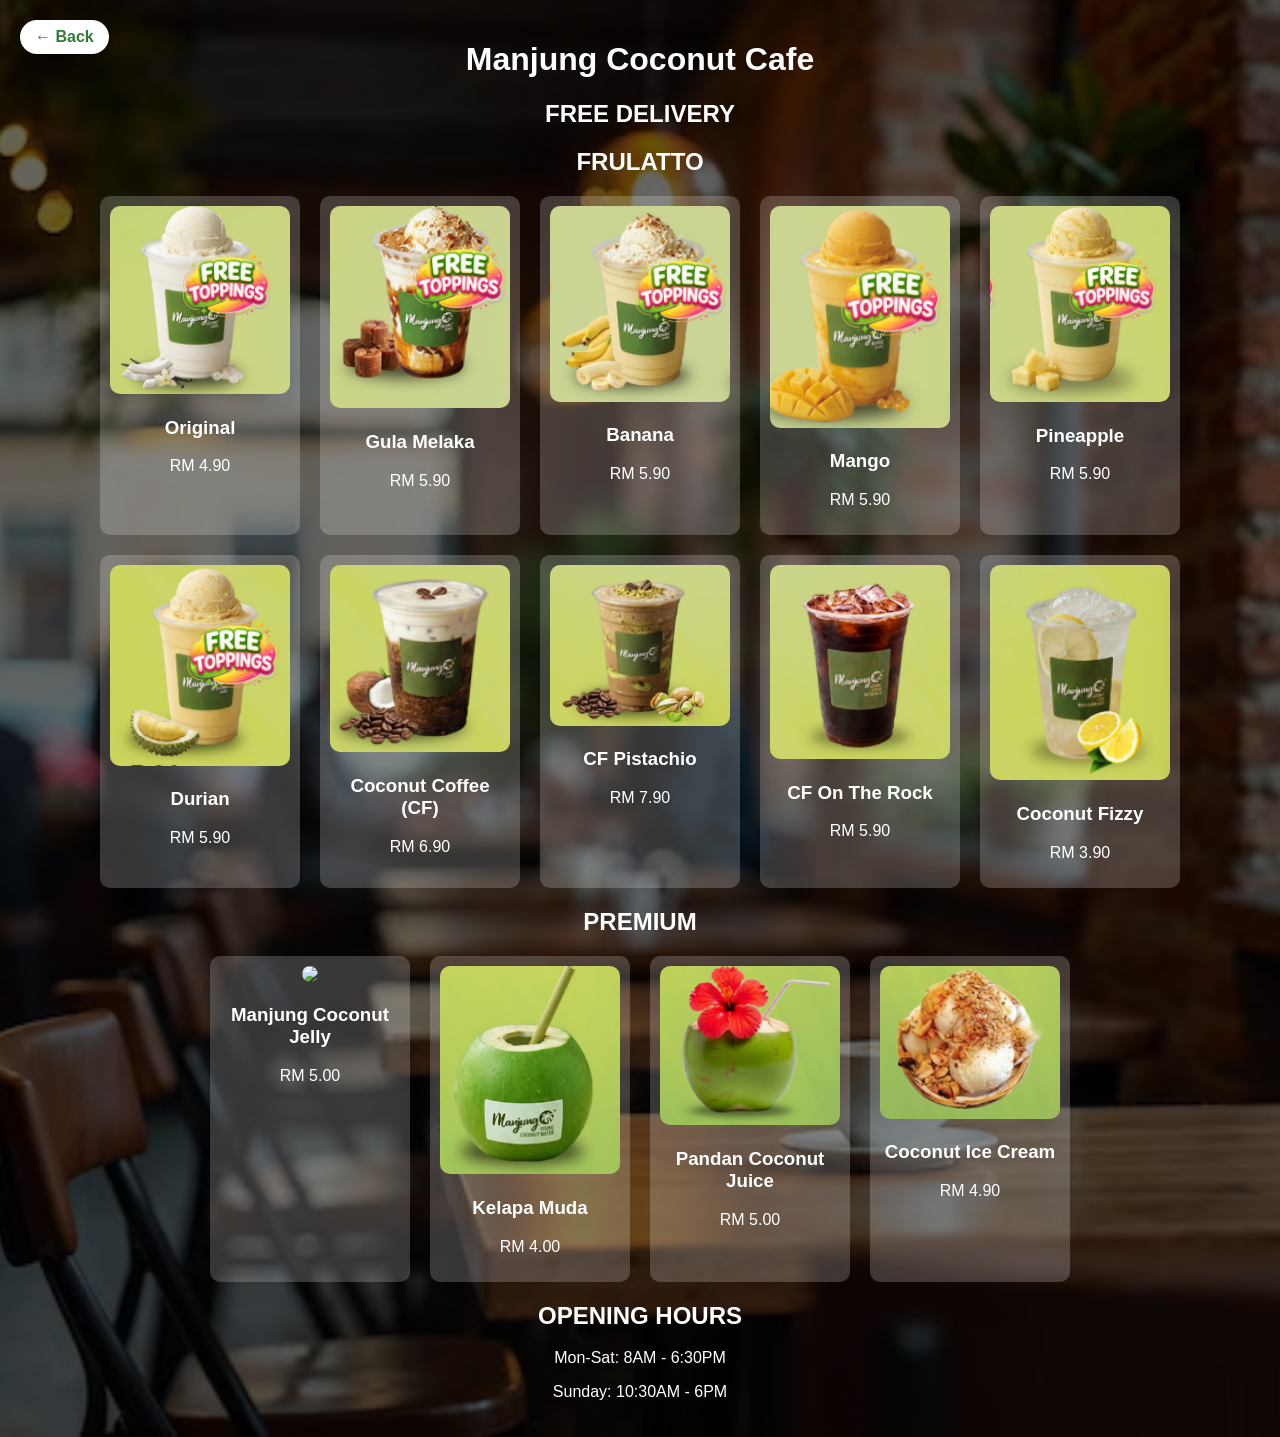
==== menu.html @ 2df9a829 "Add files via upload" ====
<!DOCTYPE html>
<html lang="en">
<head>
<meta charset="UTF-8">
<title>Menu</title>
<link rel="stylesheet" href="style.css">
</head>

<body>

<a href="index.html" class="back-btn">← Back</a>

<div class="container">

<header>
    <h1>Manjung Coconut Cafe</h1>
    <h2 class="delivery">FREE DELIVERY</h2>
</header>

<!-- FRULATTO -->
<h2 class="title">FRULATTO</h2>
<div class="menu">

<div class="item"><img src="original.png"><h3>Original</h3><p>RM 4.90</p></div>
<div class="item"><img src="Gula Melaka.png"><h3>Gula Melaka</h3><p>RM 5.90</p></div>
<div class="item"><img src="banana.png"><h3>Banana</h3><p>RM 5.90</p></div>
<div class="item"><img src="mango.png"><h3>Mango</h3><p>RM 5.90</p></div>
<div class="item"><img src="pineapple.png"><h3>Pineapple</h3><p>RM 5.90</p></div>

<div class="item"><img src="durian.png"><h3>Durian</h3><p>RM 5.90</p></div>
<div class="item"><img src="coconut coffee.png"><h3>Coconut Coffee (CF)</h3><p>RM 6.90</p></div>
<div class="item"><img src="pistachio.png"><h3>CF Pistachio</h3><p>RM 7.90</p></div>
<div class="item"><img src="ontherock.png"><h3>CF On The Rock</h3><p>RM 5.90</p></div>
<div class="item"><img src="fizzy.png"><h3>Coconut Fizzy</h3><p>RM 3.90</p></div>

</div>

<!-- PREMIUM -->
<h2 class="title">PREMIUM</h2>
<div class="menu">

<div class="item">
<img src="jelly.png">
<h3>Manjung Coconut Jelly</h3>
<p>RM 5.00</p>

</div>

<div class="item">
<img src="kelapa muda.png">
<h3>Kelapa Muda</h3>
<p>RM 4.00</p>

</div>

<div class="item">
<img src="panduan coconut juice.png">
<h3>Pandan Coconut Juice</h3>
<p>RM 5.00</p>

</div>

<div class="item">
<img src="coconut ice cream.png">
<h3>Coconut Ice Cream</h3>
<p>RM 4.90</p>

</div>
<a href="index.html" class="back-btn">← Back</a>
</div>

<footer>
<h2>OPENING HOURS</h2>
<p>Mon-Sat: 8AM - 6:30PM</p>
<p>Sunday: 10:30AM - 6PM</p>
</footer>

</div>

</body>
</html>
---- style.css ----
body {
    margin: 0;
    font-family: Arial, sans-serif;
}

/* WELCOME PAGE */
.welcome {
    display: flex;
    justify-content: center;
    align-items: center;
    height: 100vh;
    background: url("download.jpg") no-repeat center center/cover;
    color: white;
    position: relative;
}

.overlay {
    position: absolute;
    width: 100%;
    height: 100%;
    background: rgba(0,0,0,0.5);
}

.welcome-box {
    text-align: center;
    position: relative;
    z-index: 1;
}

.welcome-box h1 {
    font-size: 30px;
}

.welcome-box h2 {
    font-size: 45px;
    color: yellow;
}

.enter-btn {
    display: inline-block;
    margin-top: 20px;
    padding: 12px 30px;
    background: #25D366;
    color: white;
    text-decoration: none;
    border-radius: 30px;
}

/* MENU PAGE (SAME BACKGROUND) */
.container {
    text-align: center;
    color: white;
    padding: 20px;
    position: relative;
    min-height: 100vh;
    background: url("download.jpg") no-repeat center center/cover;
}

.container::before {
    content: "";
    position: absolute;
    width: 100%;
    height: 100%;
    background: rgba(0,0,0,0.6);
    top: 0;
    left: 0;
}

.container * {
    position: relative;
    z-index: 1;
}

.menu {
    display: flex;
    flex-wrap: wrap;
    justify-content: center;
    gap: 20px;
}

.item {
    width: 180px;
    background: rgba(255,255,255,0.2);
    padding: 10px;
    border-radius: 10px;
}

.item img {
    width: 100%;
    border-radius: 10px;
}

.btn {
    display: inline-block;
    margin-top: 5px;
    padding: 6px 12px;
    background: #25D366;
    color: white;
    text-decoration: none;
    border-radius: 20px;
}

/* BACK BUTTON */
.back-btn {
    position: fixed;
    top: 20px;
    left: 20px;
    background: white;
    color: #2e7d32;
    padding: 8px 15px;
    border-radius: 20px;
    text-decoration: none;
    font-weight: bold;
}
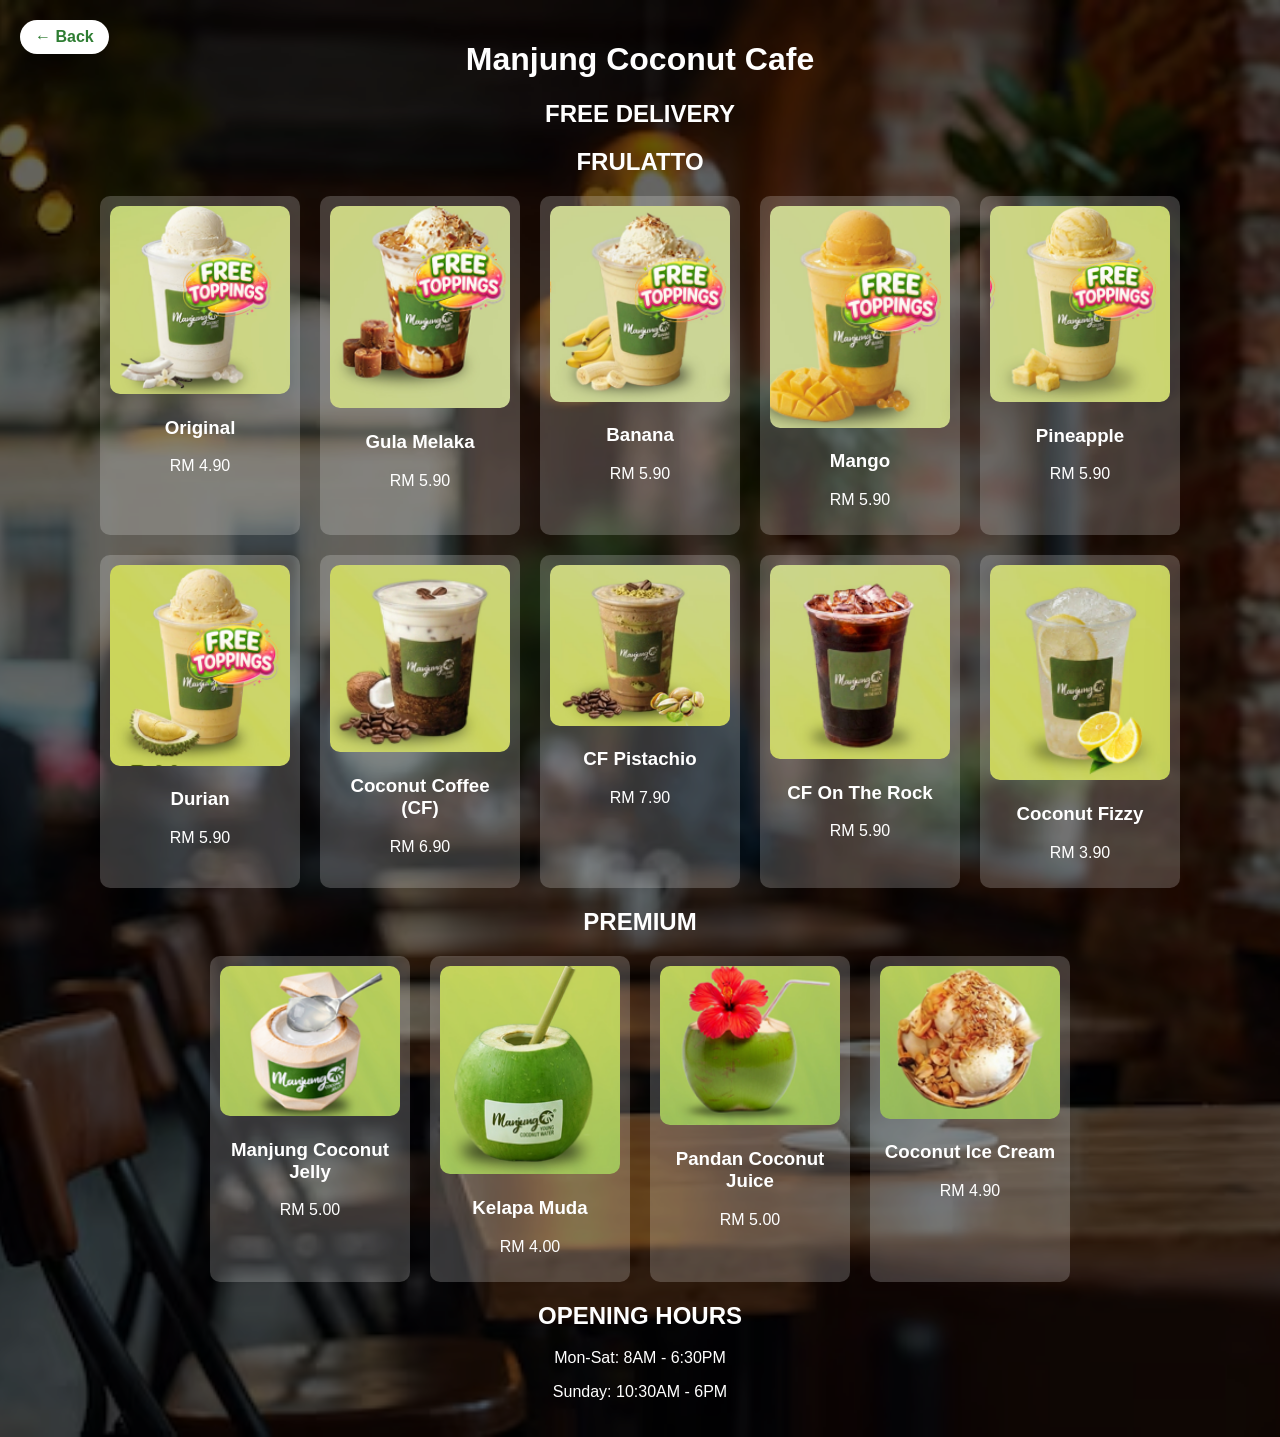
==== commit 808c2e63: "Add files via upload" ====
--- a/menu.html
+++ b/menu.html
@@ -40,7 +40,7 @@
 <div class="menu">
 
 <div class="item">
-<img src="jelly.png">
+<img src="Jelly.png">
 <h3>Manjung Coconut Jelly</h3>
 <p>RM 5.00</p>
 
